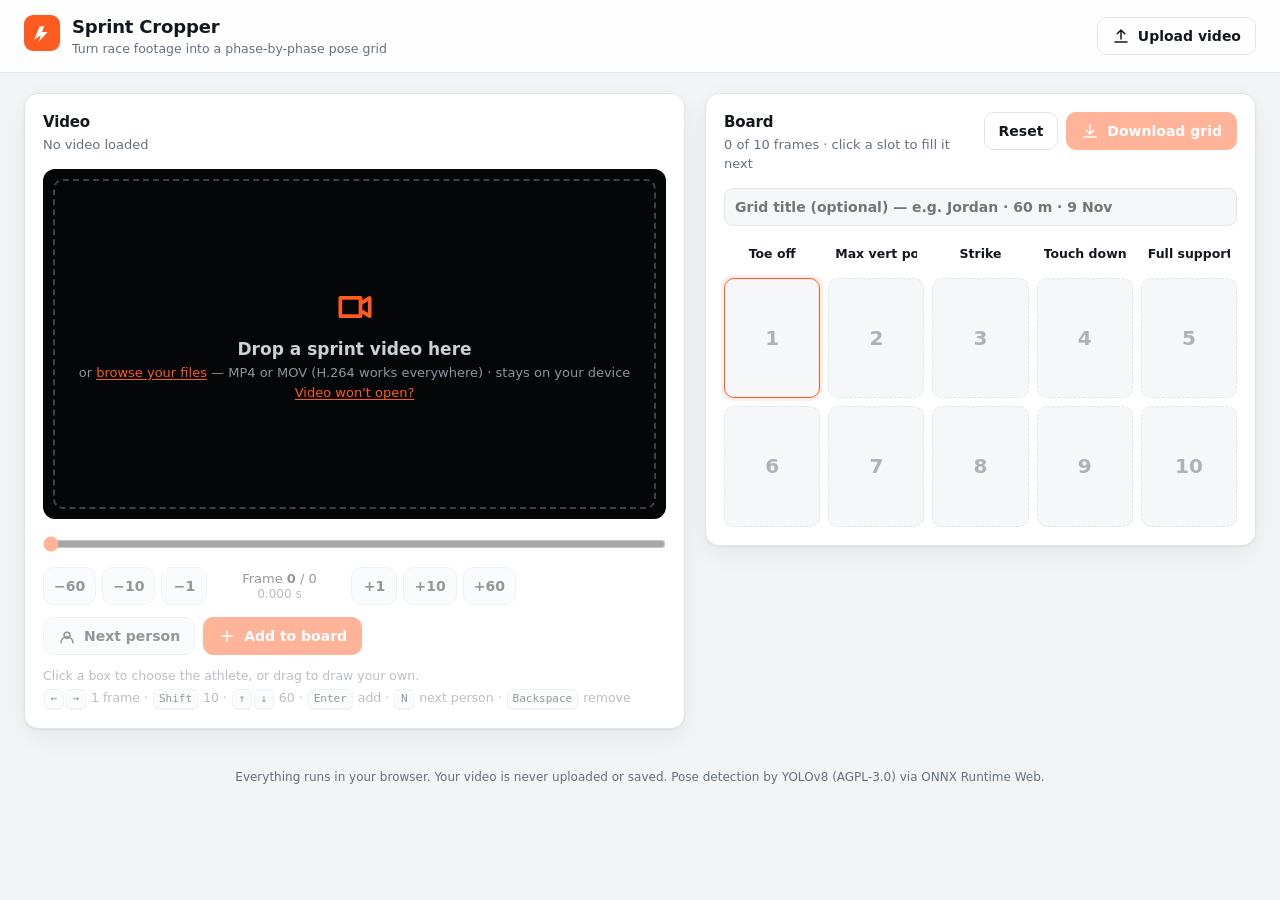
==== site/index.html @ e3745e57 "Sprint Cropper: in-browser version" ====
<!doctype html>
<html lang="en">
<head>
  <meta charset="utf-8">
  <meta name="viewport" content="width=device-width, initial-scale=1">
  <title>Sprint Cropper</title>
  <meta name="description" content="Pull pose frames of an athlete out of a sprint video and lay them out in a phase grid.">
  <link rel="icon" href="data:image/svg+xml,<svg xmlns='http://www.w3.org/2000/svg' viewBox='0 0 32 32'><rect width='32' height='32' rx='8' fill='%23ff5a1f'/><path d='M9 22l5-12h4l-2 5h5l-8 9 2-6z' fill='white'/></svg>">
  <link rel="stylesheet" href="style.css">
</head>
<body>
  <header class="topbar">
    <div class="brand">
      <span class="logo" aria-hidden="true">
        <svg viewBox="0 0 32 32"><rect width="32" height="32" rx="8"/><path d="M9 22l5-12h4l-2 5h5l-8 9 2-6z"/></svg>
      </span>
      <div>
        <h1>Sprint Cropper</h1>
        <p class="tagline">Turn race footage into a phase-by-phase pose grid</p>
      </div>
    </div>
    <div class="topbar-actions">
      <label class="btn btn-ghost" for="fileInput">
        <svg viewBox="0 0 24 24" aria-hidden="true"><path d="M12 16V4m0 0l-5 5m5-5l5 5M4 20h16"/></svg>
        <span>Upload video</span>
      </label>
      <input id="fileInput" type="file" accept="video/*,.mp4,.mov,.m4v,.webm" hidden>
      <video id="video" class="offscreen" muted playsinline preload="auto"></video>
    </div>
  </header>

  <main class="layout">
    <!-- ======================= Viewer ======================= -->
    <section class="card viewer-card">
      <div class="card-head">
        <div>
          <h2>Video</h2>
          <p class="muted" id="videoName">No video loaded</p>
        </div>
        <span class="pill" id="detectPill" hidden>Detecting…</span>
      </div>

      <div class="stage" id="stage">
        <div class="dropzone" id="dropzone">
          <svg viewBox="0 0 24 24" aria-hidden="true"><path d="M15 10l5-3v10l-5-3M4 7h11v10H4z"/></svg>
          <p class="dz-title">Drop a sprint video here</p>
          <p class="muted">or <label for="fileInput" class="link">browse your files</label> — MP4 or MOV (H.264 works everywhere) · stays on your device</p>
          <p class="muted"><button type="button" class="link link-btn" id="helpLink">Video won't open?</button></p>
        </div>
        <div class="frame-wrap" id="frameWrap" hidden>
          <canvas id="frameCanvas" aria-label="Current video frame"></canvas>
          <canvas id="overlay"></canvas>
        </div>
        <div class="uploading" id="uploading" hidden>
          <div class="progress indeterminate"><div class="progress-bar" id="progressBar"></div></div>
          <p id="uploadText">Opening video…</p>
        </div>
      </div>

      <div class="controls" id="controls" aria-disabled="true">
        <input type="range" id="scrubber" min="0" max="0" value="0" aria-label="Frame">
        <div class="controls-row">
          <div class="stepper" role="group" aria-label="Step through frames">
            <button class="btn btn-step" data-step="-60" title="Back 60 frames (↓)">−60</button>
            <button class="btn btn-step" data-step="-10" title="Back 10 frames (Shift + ←)">−10</button>
            <button class="btn btn-step" data-step="-1"  title="Previous frame (←)">−1</button>
            <div class="readout">
              <span class="readout-frame">Frame <b id="frameNum">0</b> / <span id="frameTotal">0</span></span>
              <span class="readout-time" id="frameTime">0.000 s</span>
            </div>
            <button class="btn btn-step" data-step="1"  title="Next frame (→)">+1</button>
            <button class="btn btn-step" data-step="10" title="Forward 10 frames (Shift + →)">+10</button>
            <button class="btn btn-step" data-step="60" title="Forward 60 frames (↑)">+60</button>
          </div>
          <div class="actions">
            <button class="btn btn-secondary" id="nextPersonBtn" title="Cycle to the next detected person (N)">
              <svg viewBox="0 0 24 24" aria-hidden="true"><path d="M16 11a4 4 0 10-8 0 4 4 0 008 0zM4 21a8 8 0 0116 0"/></svg>
              Next person
            </button>
            <button class="btn btn-primary" id="addBtn" title="Add the selected athlete to the board (Enter)">
              <svg viewBox="0 0 24 24" aria-hidden="true"><path d="M12 5v14M5 12h14"/></svg>
              Add to board
            </button>
          </div>
        </div>
        <p class="hint">
          Click a box to choose the athlete, or drag to draw your own.
          <span class="keys"><kbd>←</kbd><kbd>→</kbd> 1 frame · <kbd>Shift</kbd> 10 · <kbd>↑</kbd><kbd>↓</kbd> 60 · <kbd>Enter</kbd> add · <kbd>N</kbd> next person · <kbd>Backspace</kbd> remove</span>
        </p>
      </div>
    </section>

    <!-- ======================= Board ======================= -->
    <section class="card board-card">
      <div class="card-head">
        <div>
          <h2>Board</h2>
          <p class="muted"><span id="filledCount">0</span> of 10 frames · click a slot to fill it next</p>
        </div>
        <div class="board-actions">
          <button class="btn btn-ghost" id="resetBtn">Reset</button>
          <button class="btn btn-primary" id="downloadBtn" disabled>
            <svg viewBox="0 0 24 24" aria-hidden="true"><path d="M12 4v12m0 0l-5-5m5 5l5-5M4 20h16"/></svg>
            Download grid
          </button>
        </div>
      </div>

      <input class="title-input" id="boardTitle" placeholder="Grid title (optional) — e.g. Jordan · 60 m · 9 Nov" maxlength="80">

      <div class="board" id="board">
        <!-- phase label inputs + 10 slots are rendered by app.js -->
      </div>
    </section>
  </main>

  <footer class="foot">Everything runs in your browser. Your video is never uploaded or saved. Pose detection by YOLOv8 (AGPL-3.0) via ONNX Runtime Web.</footer>

  <dialog class="help" id="helpDialog" aria-labelledby="helpTitle">
    <h2 id="helpTitle">Video won't open?</h2>
    <p class="help-lead" id="helpLead">If a video fails to open, it is almost always because the browser can't decode it. iPhone videos use HEVC (H.265), which Chrome decodes with your computer's graphics hardware.</p>
    <ol class="help-steps">
      <li><b>Turn on hardware acceleration in Chrome.</b> Open <code>chrome://settings/system</code>, switch on <i>Use graphics acceleration when available</i>, then click <i>Relaunch</i>. You can confirm it worked at <code>chrome://gpu</code>, where <i>Video Decode</i> should say <i>Hardware accelerated</i>.</li>
      <li><b>Try Safari</b> (Mac or iPhone). It opens iPhone video without any setup.</li>
      <li><b>Convert the video to H.264 MP4</b> with a free tool such as HandBrake and open the new file.</li>
      <li><b>Record in a compatible format next time.</b> On iPhone: Settings &gt; Camera &gt; Formats &gt; Most Compatible.</li>
    </ol>
    <p class="help-note" id="helpDetail" hidden></p>
    <form method="dialog"><button class="btn btn-primary">Got it</button></form>
  </dialog>

  <div class="toast" id="toast" role="status" aria-live="polite" hidden></div>

  <script src="app.js" type="module"></script>
</body>
</html>
---- site/style.css ----
:root {
  --bg: #0d0f12;
  --surface: #161a1f;
  --surface-2: #1e232a;
  --surface-3: #262c34;
  --border: #2a3038;
  --text: #eef1f4;
  --muted: #8b95a1;
  --accent: #ff5a1f;
  --accent-hover: #ff7442;
  --accent-soft: rgba(255, 90, 31, 0.14);
  --box: #3ec7ff;
  --danger: #ff4d5e;
  --radius: 14px;
  --shadow: 0 1px 0 rgba(255,255,255,0.03) inset, 0 10px 30px rgba(0,0,0,0.35);
  color-scheme: dark;
}

@media (prefers-color-scheme: light) {
  :root {
    --bg: #f3f4f6;
    --surface: #ffffff;
    --surface-2: #f6f7f9;
    --surface-3: #eceef2;
    --border: #e1e4e9;
    --text: #14181d;
    --muted: #66707c;
    --accent-soft: rgba(255, 90, 31, 0.10);
    --box: #0a8fd6;
    --shadow: 0 1px 2px rgba(16,24,40,0.05), 0 8px 24px rgba(16,24,40,0.06);
    color-scheme: light;
  }
}

* { box-sizing: border-box; }
[hidden] { display: none !important; }

html, body { margin: 0; }

body {
  background: var(--bg);
  color: var(--text);
  font: 14px/1.45 ui-sans-serif, system-ui, -apple-system, "Segoe UI", Roboto, "Helvetica Neue", Arial, sans-serif;
  -webkit-font-smoothing: antialiased;
  min-height: 100vh;
}

h1, h2 { margin: 0; letter-spacing: -0.01em; }
h1 { font-size: 18px; font-weight: 700; }
h2 { font-size: 15px; font-weight: 650; }
.muted { color: var(--muted); margin: 2px 0 0; font-size: 13px; }

svg { width: 18px; height: 18px; fill: none; stroke: currentColor; stroke-width: 2; stroke-linecap: round; stroke-linejoin: round; flex: none; }

/* ------------------------------------------------------------------ topbar */
.topbar {
  display: flex; align-items: center; justify-content: space-between; gap: 16px;
  padding: 14px 24px;
  border-bottom: 1px solid var(--border);
  background: color-mix(in srgb, var(--surface) 85%, transparent);
  backdrop-filter: blur(10px);
  position: sticky; top: 0; z-index: 10;
}
.brand { display: flex; align-items: center; gap: 12px; }
.logo svg { width: 36px; height: 36px; stroke: none; }
.logo rect { fill: var(--accent); }
.logo path { fill: #fff; }
.tagline { margin: 0; color: var(--muted); font-size: 12.5px; }

/* ------------------------------------------------------------------ layout */
.layout {
  display: grid; gap: 20px;
  padding: 20px 24px 40px;
  max-width: 1680px; margin: 0 auto;
  grid-template-columns: minmax(0, 1fr);
}
@media (min-width: 1280px) {
  .layout { grid-template-columns: minmax(0, 1.2fr) minmax(0, 1fr); align-items: start; }
  .board-card { position: sticky; top: 88px; }
}

.card {
  background: var(--surface);
  border: 1px solid var(--border);
  border-radius: var(--radius);
  box-shadow: var(--shadow);
  padding: 18px;
  min-width: 0;
}
.card-head { display: flex; align-items: flex-start; justify-content: space-between; gap: 12px; margin-bottom: 14px; }

/* ------------------------------------------------------------------ buttons */
.btn {
  display: inline-flex; align-items: center; justify-content: center; gap: 8px;
  height: 38px; padding: 0 14px;
  border-radius: 10px; border: 1px solid var(--border);
  background: var(--surface-2); color: var(--text);
  font: inherit; font-weight: 600; cursor: pointer; user-select: none;
  transition: background .15s, border-color .15s, transform .05s, opacity .15s;
  white-space: nowrap;
}
.btn:hover { background: var(--surface-3); }
.btn:active { transform: translateY(1px); }
.btn:focus-visible { outline: 2px solid var(--accent); outline-offset: 2px; }
.btn:disabled { opacity: .45; cursor: not-allowed; transform: none; }
.btn-primary { background: var(--accent); border-color: var(--accent); color: #fff; }
.btn-primary:hover { background: var(--accent-hover); border-color: var(--accent-hover); }
.btn-ghost { background: transparent; }
.btn-step { min-width: 46px; padding: 0 10px; font-variant-numeric: tabular-nums; }

/* ------------------------------------------------------------------ stage */
.stage {
  position: relative;
  border-radius: 12px;
  background: #050607;
  overflow: hidden;
  aspect-ratio: 16 / 9;
  max-height: 64vh;
  width: 100%;
  display: grid; place-items: center;
}
.dropzone {
  position: absolute; inset: 10px;
  border: 2px dashed #39414b; border-radius: 10px;
  display: flex; flex-direction: column; align-items: center; justify-content: center; text-align: center;
  color: #c9d1d9; padding: 20px;
  transition: border-color .15s, background .15s;
}
.dropzone svg { width: 44px; height: 44px; color: var(--accent); margin-bottom: 8px; }
.dropzone .muted { color: #8b95a1; }
.dz-title { font-size: 17px; font-weight: 650; margin: 0; }
.stage.dragover .dropzone, body.dragover .dropzone { border-color: var(--accent); background: rgba(255, 90, 31, 0.08); }
.link { color: var(--accent); cursor: pointer; text-decoration: underline; text-underline-offset: 2px; }

.frame-wrap { position: relative; line-height: 0; }
.frame-wrap img { display: block; width: 100%; height: 100%; user-select: none; }
.frame-wrap canvas { position: absolute; inset: 0; width: 100%; height: 100%; cursor: crosshair; touch-action: none; }

.uploading {
  position: absolute; inset: 0; display: flex; flex-direction: column; align-items: center; justify-content: center; gap: 10px;
  background: rgba(5, 6, 7, 0.82); color: #eef1f4;
}
.progress { width: min(320px, 70%); height: 6px; border-radius: 999px; background: #262c34; overflow: hidden; }
.progress-bar { height: 100%; width: 0; background: var(--accent); transition: width .15s; }
.progress.indeterminate .progress-bar { width: 35%; animation: slide 1.1s ease-in-out infinite; }
@keyframes slide { from { transform: translateX(-100%); } to { transform: translateX(300%); } }

.pill {
  font-size: 12px; font-weight: 600; padding: 4px 10px; border-radius: 999px;
  background: var(--accent-soft); color: var(--accent);
}

/* ------------------------------------------------------------------ controls */
.controls { margin-top: 14px; display: grid; gap: 12px; }
.controls[aria-disabled="true"] { opacity: .45; pointer-events: none; }
.controls-row { display: flex; flex-wrap: wrap; align-items: center; justify-content: space-between; gap: 12px; }
.stepper { display: flex; align-items: center; gap: 6px; flex-wrap: wrap; }
.actions { display: flex; gap: 8px; flex-wrap: wrap; }
.readout {
  display: flex; flex-direction: column; align-items: center; justify-content: center;
  min-width: 132px; padding: 0 10px; line-height: 1.2;
  font-variant-numeric: tabular-nums;
}
.readout-frame { font-size: 13px; }
.readout-time { color: var(--muted); font-size: 12px; }

input[type="range"] { width: 100%; accent-color: var(--accent); height: 22px; margin: 0; }

.hint { margin: 0; color: var(--muted); font-size: 12.5px; display: flex; flex-wrap: wrap; gap: 4px 14px; justify-content: space-between; }
kbd {
  display: inline-block; min-width: 20px; padding: 1px 5px; margin: 0 1px;
  border: 1px solid var(--border); border-bottom-width: 2px; border-radius: 5px;
  background: var(--surface-2); font: 11px/1.4 ui-monospace, SFMono-Regular, Menlo, Consolas, monospace; text-align: center; color: var(--text);
}

/* ------------------------------------------------------------------ board */
.board-actions { display: flex; gap: 8px; }
.title-input, .phase-input {
  width: 100%; font: inherit; color: var(--text);
  background: var(--surface-2); border: 1px solid var(--border); border-radius: 9px;
  padding: 8px 10px; outline: none; transition: border-color .15s, background .15s;
}
.title-input { margin-bottom: 12px; font-weight: 600; }
.title-input:focus, .phase-input:focus { border-color: var(--accent); background: var(--surface); }
.phase-input { text-align: center; font-weight: 650; font-size: 12.5px; padding: 6px 6px; background: transparent; border-color: transparent; }
.phase-input:hover { border-color: var(--border); }

.board { display: grid; grid-template-columns: repeat(5, minmax(0, 1fr)); gap: 8px; }

.slot {
  position: relative; aspect-ratio: 4 / 5;
  border-radius: 10px; border: 1.5px dashed var(--border);
  background: var(--surface-2);
  display: grid; place-items: center; overflow: hidden; cursor: pointer;
  transition: border-color .15s, box-shadow .15s, background .15s;
  padding: 0;
  color: var(--muted); font: inherit;
}
.slot:hover { border-color: #4a535e; }
.slot.filled { border-style: solid; background: #000; }
.slot.active { border-color: var(--accent); border-style: solid; box-shadow: 0 0 0 3px var(--accent-soft); }
.slot .slot-num { font-size: 20px; font-weight: 700; opacity: .5; }
.slot img { width: 100%; height: 100%; object-fit: contain; display: block; }
.slot .badge {
  position: absolute; left: 6px; bottom: 6px;
  font-size: 10.5px; font-weight: 600; padding: 2px 6px; border-radius: 6px;
  background: rgba(0,0,0,.65); color: #fff; font-variant-numeric: tabular-nums;
}
.slot .remove {
  position: absolute; top: 5px; right: 5px; width: 24px; height: 24px;
  border-radius: 7px; border: 0; display: grid; place-items: center;
  background: rgba(0,0,0,.65); color: #fff; cursor: pointer; opacity: 0; transition: opacity .15s, background .15s;
}
.slot .remove svg { width: 14px; height: 14px; }
.slot:hover .remove, .slot:focus-within .remove { opacity: 1; }
.slot .remove:hover { background: var(--danger); }
@media (hover: none) { .slot .remove { opacity: 1; } }

/* ------------------------------------------------------------------ toast */
.toast {
  position: fixed; left: 50%; bottom: 24px; transform: translateX(-50%);
  background: #1e232a; color: #eef1f4; border: 1px solid #2a3038;
  padding: 10px 16px; border-radius: 10px; box-shadow: 0 10px 30px rgba(0,0,0,.4);
  font-weight: 550; z-index: 50; max-width: calc(100vw - 32px);
}
.toast.error { border-color: var(--danger); }

/* ------------------------------------------------------------------ small screens */
@media (max-width: 720px) {
  .topbar { padding: 12px 16px; }
  .tagline { display: none; }
  .layout { padding: 16px; gap: 16px; }
  .card { padding: 14px; }
  .stepper { justify-content: center; width: 100%; }
  .readout { order: -1; width: 100%; flex-direction: row; gap: 10px; }
  .actions { width: 100%; }
  .actions .btn { flex: 1; }
  .board { gap: 5px; }
  .phase-input { font-size: 11px; padding: 4px 2px; }
  .keys { display: none; }
}

/* ------------------------------------------------------------------ in-browser build */
.frame-wrap canvas#frameCanvas { position: static; display: block; width: 100%; height: 100%; cursor: default; touch-action: auto; }
.foot { text-align: center; color: var(--muted); font-size: 12px; padding: 0 16px 28px; }
.offscreen { position: fixed; left: -9999px; top: 0; width: 320px; height: 180px; opacity: 0; pointer-events: none; }

/* help dialog */
.link-btn { background: none; border: 0; padding: 0; font: inherit; }
.help { max-width: min(520px, calc(100vw - 32px)); border: 1px solid var(--border); border-radius: var(--radius);
  background: var(--surface); color: var(--text); padding: 22px; box-shadow: var(--shadow); }
.help::backdrop { background: rgba(0, 0, 0, 0.55); }
.help h2 { margin-bottom: 8px; }
.help-lead { margin: 0 0 10px; color: var(--muted); }
.help-steps { margin: 0 0 14px; padding-left: 20px; display: grid; gap: 8px; }
.help code { font: 12px ui-monospace, SFMono-Regular, Menlo, Consolas, monospace; background: var(--surface-2); padding: 1px 5px; border-radius: 5px; }
.help-note { margin: 0 0 14px; font-size: 12px; color: var(--muted); word-break: break-word; }
.help form { display: flex; justify-content: flex-end; }
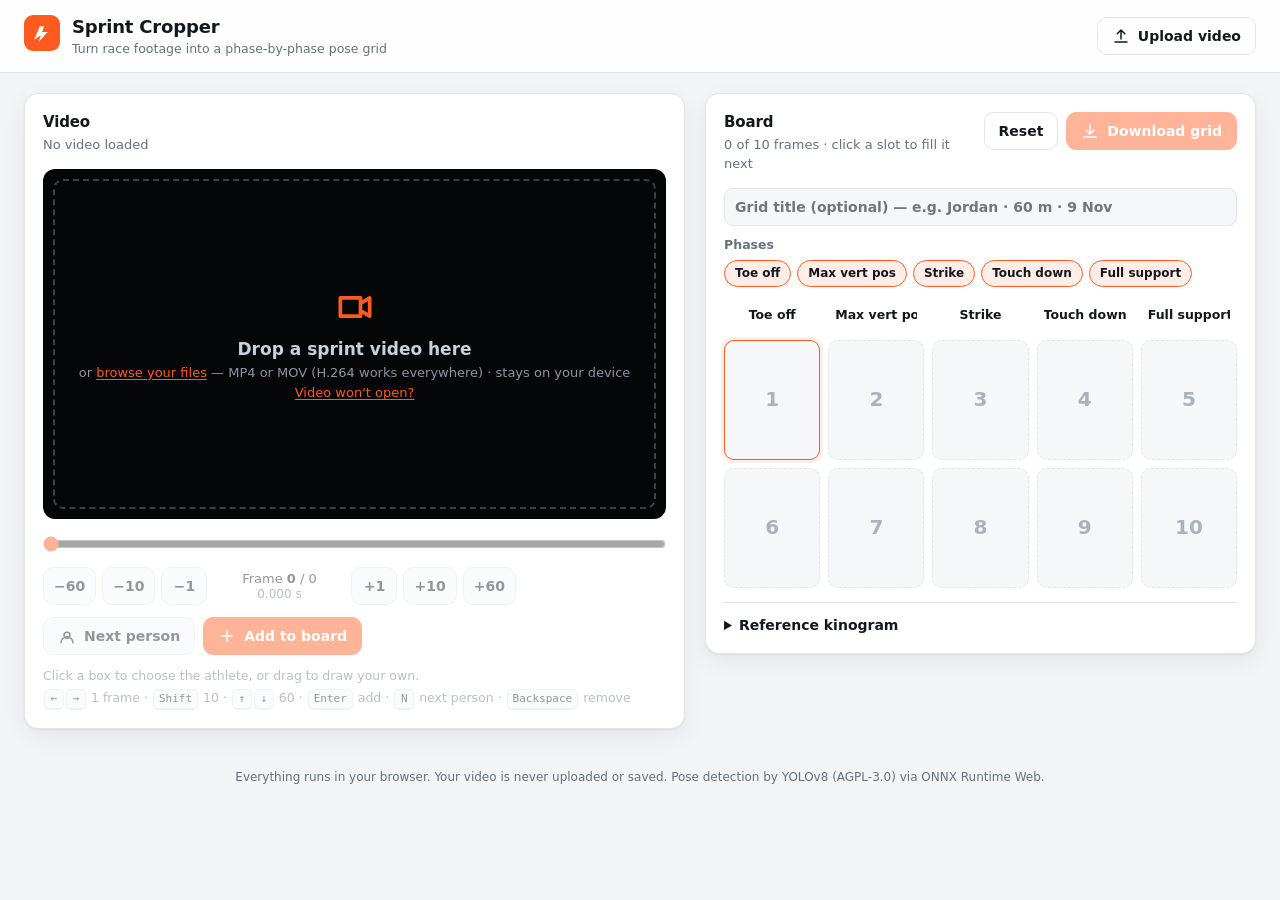
==== commit eff0dfd7: "Add reference kinogram, phase selection, and tidier grid downloads - Reference kinogram panel under " ====
--- a/site/index.html
+++ b/site/index.html
@@ -95,22 +95,39 @@
       <div class="card-head">
         <div>
           <h2>Board</h2>
-          <p class="muted"><span id="filledCount">0</span> of 10 frames · click a slot to fill it next</p>
+          <p class="muted"><span id="filledCount">0</span> of <span id="slotTotal">10</span> frames · click a slot to fill it next</p>
         </div>
         <div class="board-actions">
           <button class="btn btn-ghost" id="resetBtn">Reset</button>
           <button class="btn btn-primary" id="downloadBtn" disabled>
             <svg viewBox="0 0 24 24" aria-hidden="true"><path d="M12 4v12m0 0l-5-5m5 5l5-5M4 20h16"/></svg>
-            Download grid
+            <span id="downloadLabel">Download grid</span>
           </button>
         </div>
       </div>
 
       <input class="title-input" id="boardTitle" placeholder="Grid title (optional) — e.g. Jordan · 60 m · 9 Nov" maxlength="80">
 
+      <div class="phase-toggle" role="group" aria-label="Phases to include">
+        <span class="phase-toggle-label">Phases</span>
+        <span id="phaseToggle"></span>
+      </div>
+
       <div class="board" id="board">
         <!-- phase label inputs + 10 slots are rendered by app.js -->
       </div>
+
+      <details class="reference" id="reference">
+        <summary>Reference kinogram</summary>
+        <div class="ref-toggle" role="group" aria-label="Which legs to show">
+          <button type="button" class="ref-btn" data-ref="both-legs" aria-pressed="true">Both legs</button>
+          <button type="button" class="ref-btn" data-ref="left-leg" aria-pressed="false" title="Phases starting from a left-leg toe-off">Left leg</button>
+          <button type="button" class="ref-btn" data-ref="right-leg" aria-pressed="false" title="Phases starting from a right-leg toe-off">Right leg</button>
+        </div>
+        <img id="refImg" src="reference/both-legs.webp" alt="Reference kinogram of an elite sprinter at toe-off, MVP, strike, touch-down and full-support, both legs" loading="lazy">
+        <p class="muted ref-caption">An example of good sprint mechanics at each phase. Compare it with your athlete's grid.</p>
+        <label class="ref-include"><input type="checkbox" id="refInclude"> Add this reference under the athlete's grid when downloading</label>
+      </details>
     </section>
   </main>
 
--- a/site/style.css
+++ b/site/style.css
@@ -256,3 +256,27 @@
 .help code { font: 12px ui-monospace, SFMono-Regular, Menlo, Consolas, monospace; background: var(--surface-2); padding: 1px 5px; border-radius: 5px; }
 .help-note { margin: 0 0 14px; font-size: 12px; color: var(--muted); word-break: break-word; }
 .help form { display: flex; justify-content: flex-end; }
+
+/* reference kinogram */
+.reference { margin-top: 14px; border-top: 1px solid var(--border); padding-top: 12px; }
+.reference summary { cursor: pointer; font-weight: 650; font-size: 14px; }
+.reference summary:focus-visible { outline: 2px solid var(--accent); outline-offset: 2px; border-radius: 4px; }
+.ref-toggle { display: inline-flex; gap: 4px; margin: 10px 0; padding: 3px; border-radius: 10px; background: var(--surface-2); border: 1px solid var(--border); flex-wrap: wrap; }
+.ref-btn { font: inherit; font-size: 12.5px; font-weight: 600; color: var(--muted); background: transparent; border: 0; border-radius: 7px; padding: 5px 12px; cursor: pointer; }
+.ref-btn:hover { color: var(--text); }
+.ref-btn[aria-pressed="true"] { background: var(--accent); color: #fff; }
+.ref-btn:focus-visible { outline: 2px solid var(--accent); outline-offset: 1px; }
+.reference img { display: block; width: 100%; height: auto; border-radius: 8px; background: #000; }
+.ref-caption { margin-top: 6px; }
+.ref-include { display: flex; align-items: flex-start; gap: 8px; margin-top: 10px; font-size: 13px; cursor: pointer; }
+.ref-include input { accent-color: var(--accent); margin: 2px 0 0; }
+
+/* phase on/off */
+.phase-toggle { display: flex; align-items: center; flex-wrap: wrap; gap: 6px 8px; margin: -2px 0 12px; }
+.phase-toggle-label { font-size: 12.5px; font-weight: 650; color: var(--muted); }
+#phaseToggle { display: flex; flex-wrap: wrap; gap: 6px; }
+.phase-chip { font: inherit; font-size: 12px; font-weight: 600; padding: 4px 10px; border-radius: 999px; cursor: pointer;
+  border: 1px solid var(--border); background: transparent; color: var(--muted); text-decoration: line-through; }
+.phase-chip[aria-pressed="true"] { background: var(--accent-soft); border-color: var(--accent); color: var(--text); text-decoration: none; }
+.phase-chip:focus-visible { outline: 2px solid var(--accent); outline-offset: 2px; }
+.board .off { display: none; }
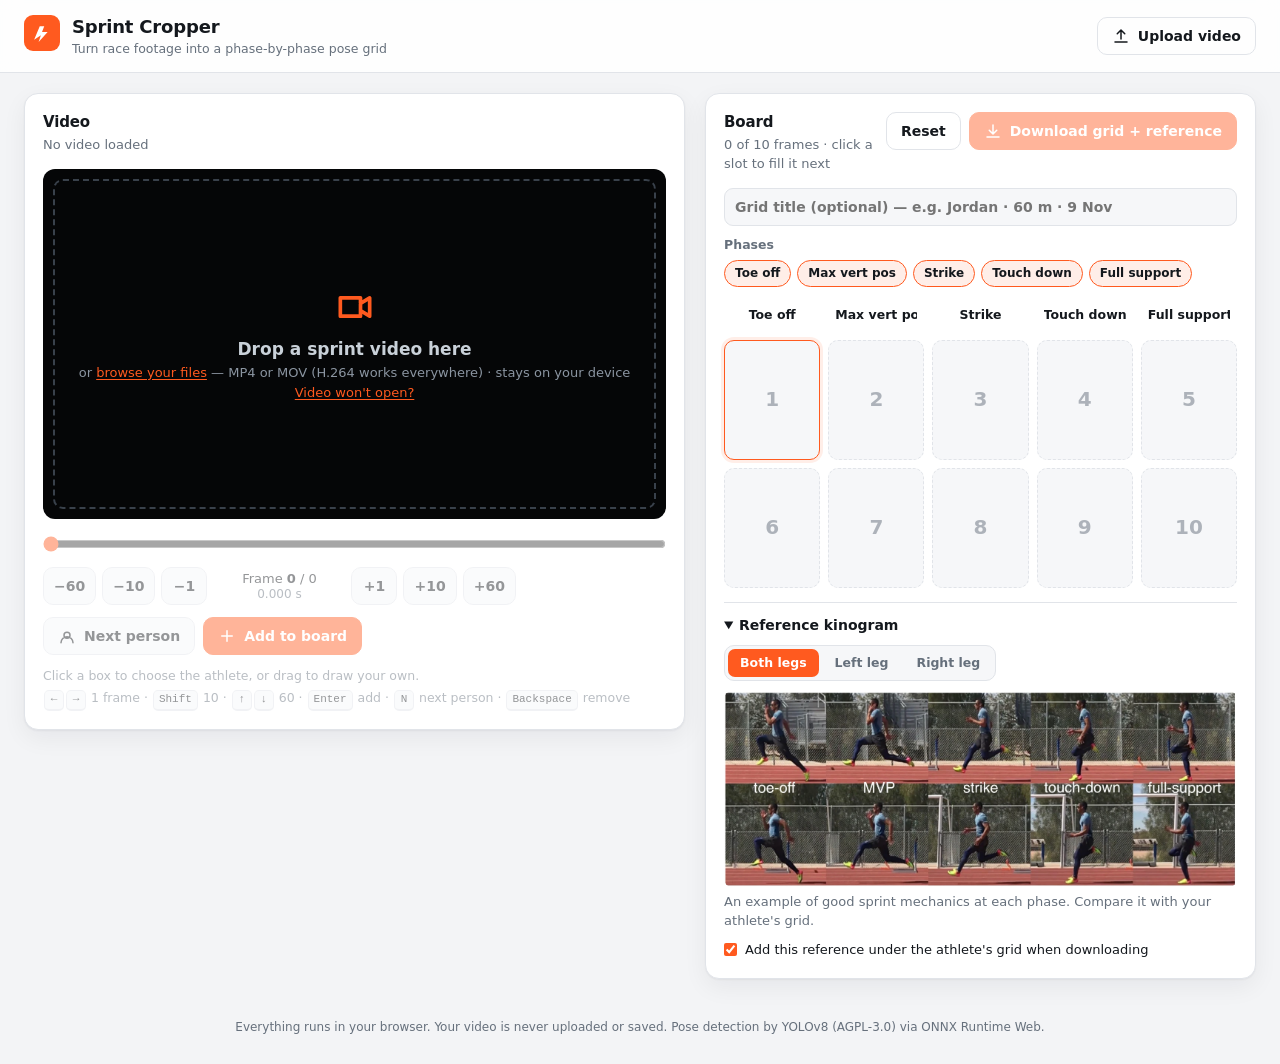
==== commit cf9bf715: "Open the reference kinogram and include it in downloads by default Co-Authored-By: Claude Opus 5.5 <" ====
--- a/site/index.html
+++ b/site/index.html
@@ -101,7 +101,7 @@
           <button class="btn btn-ghost" id="resetBtn">Reset</button>
           <button class="btn btn-primary" id="downloadBtn" disabled>
             <svg viewBox="0 0 24 24" aria-hidden="true"><path d="M12 4v12m0 0l-5-5m5 5l5-5M4 20h16"/></svg>
-            <span id="downloadLabel">Download grid</span>
+            <span id="downloadLabel">Download grid + reference</span>
           </button>
         </div>
       </div>
@@ -117,7 +117,7 @@
         <!-- phase label inputs + 10 slots are rendered by app.js -->
       </div>
 
-      <details class="reference" id="reference">
+      <details class="reference" id="reference" open>
         <summary>Reference kinogram</summary>
         <div class="ref-toggle" role="group" aria-label="Which legs to show">
           <button type="button" class="ref-btn" data-ref="both-legs" aria-pressed="true">Both legs</button>
@@ -126,7 +126,7 @@
         </div>
         <img id="refImg" src="reference/both-legs.webp" alt="Reference kinogram of an elite sprinter at toe-off, MVP, strike, touch-down and full-support, both legs" loading="lazy">
         <p class="muted ref-caption">An example of good sprint mechanics at each phase. Compare it with your athlete's grid.</p>
-        <label class="ref-include"><input type="checkbox" id="refInclude"> Add this reference under the athlete's grid when downloading</label>
+        <label class="ref-include"><input type="checkbox" id="refInclude" checked> Add this reference under the athlete's grid when downloading</label>
       </details>
     </section>
   </main>
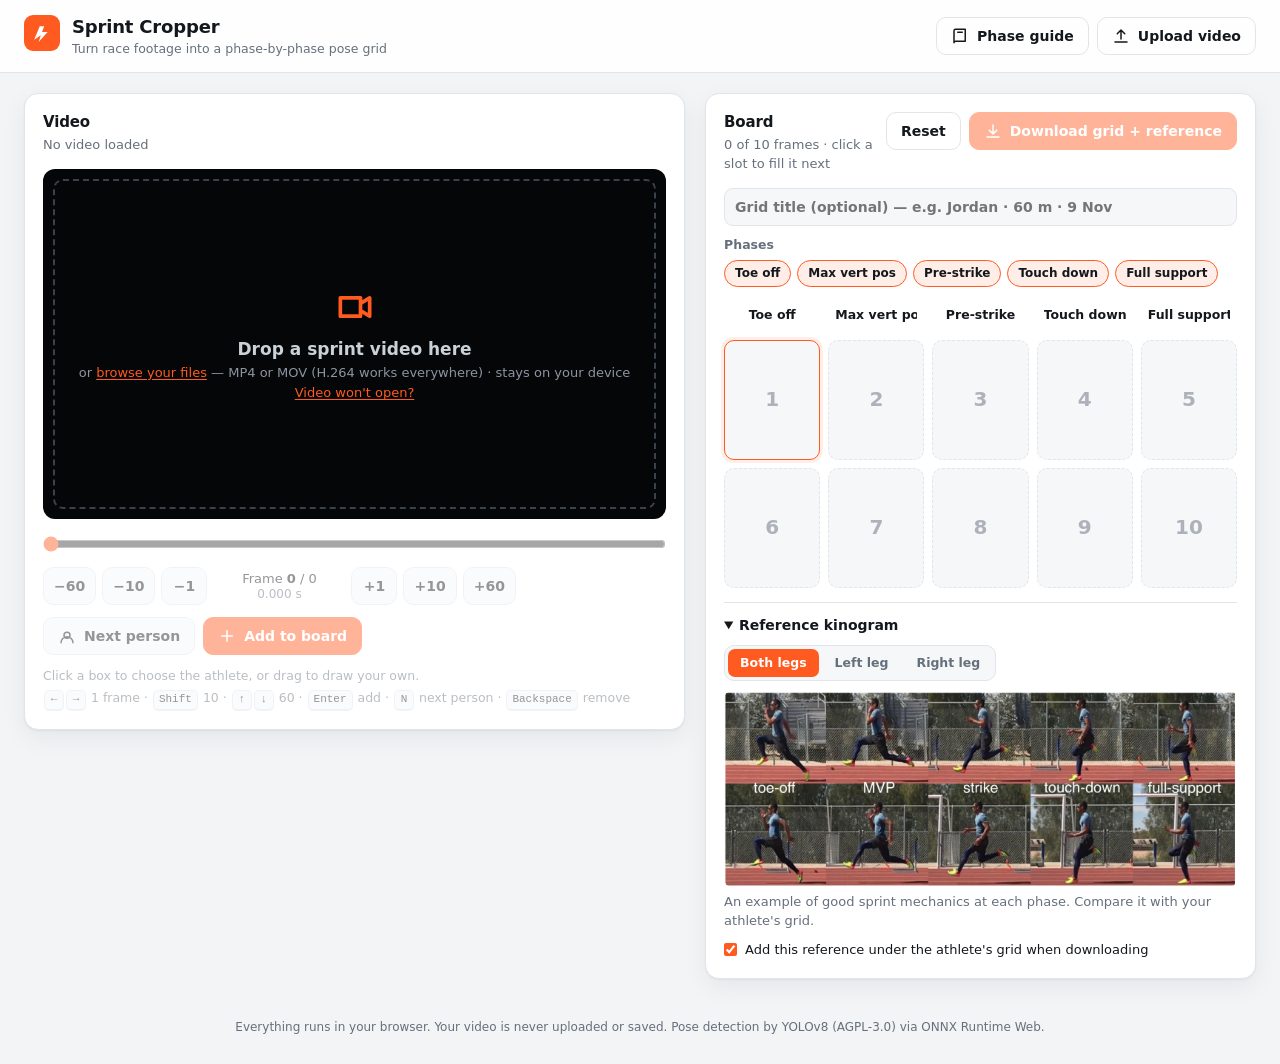
==== commit fe93dee2: "Add a phase guide and rename Strike to Pre-strike - "Phase guide" button next to Upload video opens " ====
--- a/site/index.html
+++ b/site/index.html
@@ -20,6 +20,10 @@
       </div>
     </div>
     <div class="topbar-actions">
+      <button type="button" class="btn btn-ghost" id="guideBtn" aria-haspopup="dialog">
+        <svg viewBox="0 0 24 24" aria-hidden="true"><path d="M4 5a2 2 0 012-2h13v16H6a2 2 0 00-2 2zM4 5v16M9 7h6"/></svg>
+        <span>Phase guide</span>
+      </button>
       <label class="btn btn-ghost" for="fileInput">
         <svg viewBox="0 0 24 24" aria-hidden="true"><path d="M12 16V4m0 0l-5 5m5-5l5 5M4 20h16"/></svg>
         <span>Upload video</span>
@@ -124,7 +128,7 @@
           <button type="button" class="ref-btn" data-ref="left-leg" aria-pressed="false" title="Phases starting from a left-leg toe-off">Left leg</button>
           <button type="button" class="ref-btn" data-ref="right-leg" aria-pressed="false" title="Phases starting from a right-leg toe-off">Right leg</button>
         </div>
-        <img id="refImg" src="reference/both-legs.webp" alt="Reference kinogram of an elite sprinter at toe-off, MVP, strike, touch-down and full-support, both legs" loading="lazy">
+        <img id="refImg" src="reference/both-legs.webp" alt="Reference kinogram of an elite sprinter at toe-off, MVP, pre-strike, touch-down and full-support, both legs" loading="lazy">
         <p class="muted ref-caption">An example of good sprint mechanics at each phase. Compare it with your athlete's grid.</p>
         <label class="ref-include"><input type="checkbox" id="refInclude" checked> Add this reference under the athlete's grid when downloading</label>
       </details>
@@ -132,6 +136,26 @@
   </main>
 
   <footer class="foot">Everything runs in your browser. Your video is never uploaded or saved. Pose detection by YOLOv8 (AGPL-3.0) via ONNX Runtime Web.</footer>
+
+  <dialog class="guide" id="guideDialog" aria-labelledby="guideTitle">
+    <div class="guide-head">
+      <h2 id="guideTitle">Phase guide</h2>
+      <form method="dialog"><button class="guide-close" aria-label="Close phase guide">
+        <svg viewBox="0 0 24 24" aria-hidden="true"><path d="M6 6l12 12M18 6L6 18"/></svg></button></form>
+    </div>
+    <div class="guide-tabs" id="guideTabs" role="tablist" aria-label="Phases"></div>
+    <figure class="guide-fig">
+      <img id="guideImg" alt="" width="269" height="236">
+    </figure>
+    <h3 class="guide-phase" id="guidePhase"></h3>
+    <p class="guide-text" id="guideText"></p>
+    <p class="guide-look"><b>How to find it:</b> <span id="guideLook"></span></p>
+    <div class="guide-nav">
+      <button type="button" class="btn btn-ghost" id="guidePrev">&larr; Previous</button>
+      <span class="muted" id="guideCount"></span>
+      <button type="button" class="btn btn-primary" id="guideNext">Next &rarr;</button>
+    </div>
+  </dialog>
 
   <dialog class="help" id="helpDialog" aria-labelledby="helpTitle">
     <h2 id="helpTitle">Video won't open?</h2>
--- a/site/style.css
+++ b/site/style.css
@@ -280,3 +280,26 @@
 .phase-chip[aria-pressed="true"] { background: var(--accent-soft); border-color: var(--accent); color: var(--text); text-decoration: none; }
 .phase-chip:focus-visible { outline: 2px solid var(--accent); outline-offset: 2px; }
 .board .off { display: none; }
+
+/* phase guide */
+.topbar-actions { display: flex; gap: 8px; flex-wrap: wrap; justify-content: flex-end; }
+.guide { width: min(560px, calc(100vw - 32px)); border: 1px solid var(--border); border-radius: var(--radius);
+  background: var(--surface); color: var(--text); padding: 18px 20px 20px; box-shadow: var(--shadow); }
+.guide::backdrop { background: rgba(0, 0, 0, 0.55); }
+.guide-head { display: flex; align-items: center; justify-content: space-between; margin-bottom: 12px; }
+.guide-close { width: 32px; height: 32px; display: grid; place-items: center; border-radius: 8px; border: 0;
+  background: var(--surface-2); color: var(--text); cursor: pointer; }
+.guide-close:hover { background: var(--surface-3); }
+.guide-tabs { display: flex; flex-wrap: wrap; gap: 6px; margin-bottom: 12px; }
+.guide-tab { font: inherit; font-size: 12.5px; font-weight: 600; padding: 5px 11px; border-radius: 999px; cursor: pointer;
+  border: 1px solid var(--border); background: transparent; color: var(--muted); }
+.guide-tab:hover { color: var(--text); }
+.guide-tab[aria-selected="true"] { background: var(--accent); border-color: var(--accent); color: #fff; }
+.guide-fig { margin: 0; border-radius: 10px; overflow: hidden; background: #000; display: grid; place-items: center; }
+.guide-fig img { display: block; width: auto; max-width: 100%; height: min(42vh, 360px); object-fit: contain; }
+.guide-phase { margin: 14px 0 4px; font-size: 16px; }
+.guide-text { margin: 0 0 8px; }
+.guide-look { margin: 0 0 16px; color: var(--muted); font-size: 13px; }
+.guide-look b { color: var(--text); }
+.guide-nav { display: flex; align-items: center; justify-content: space-between; gap: 8px; }
+.guide-close:focus-visible, .guide-tab:focus-visible { outline: 2px solid var(--accent); outline-offset: 2px; }
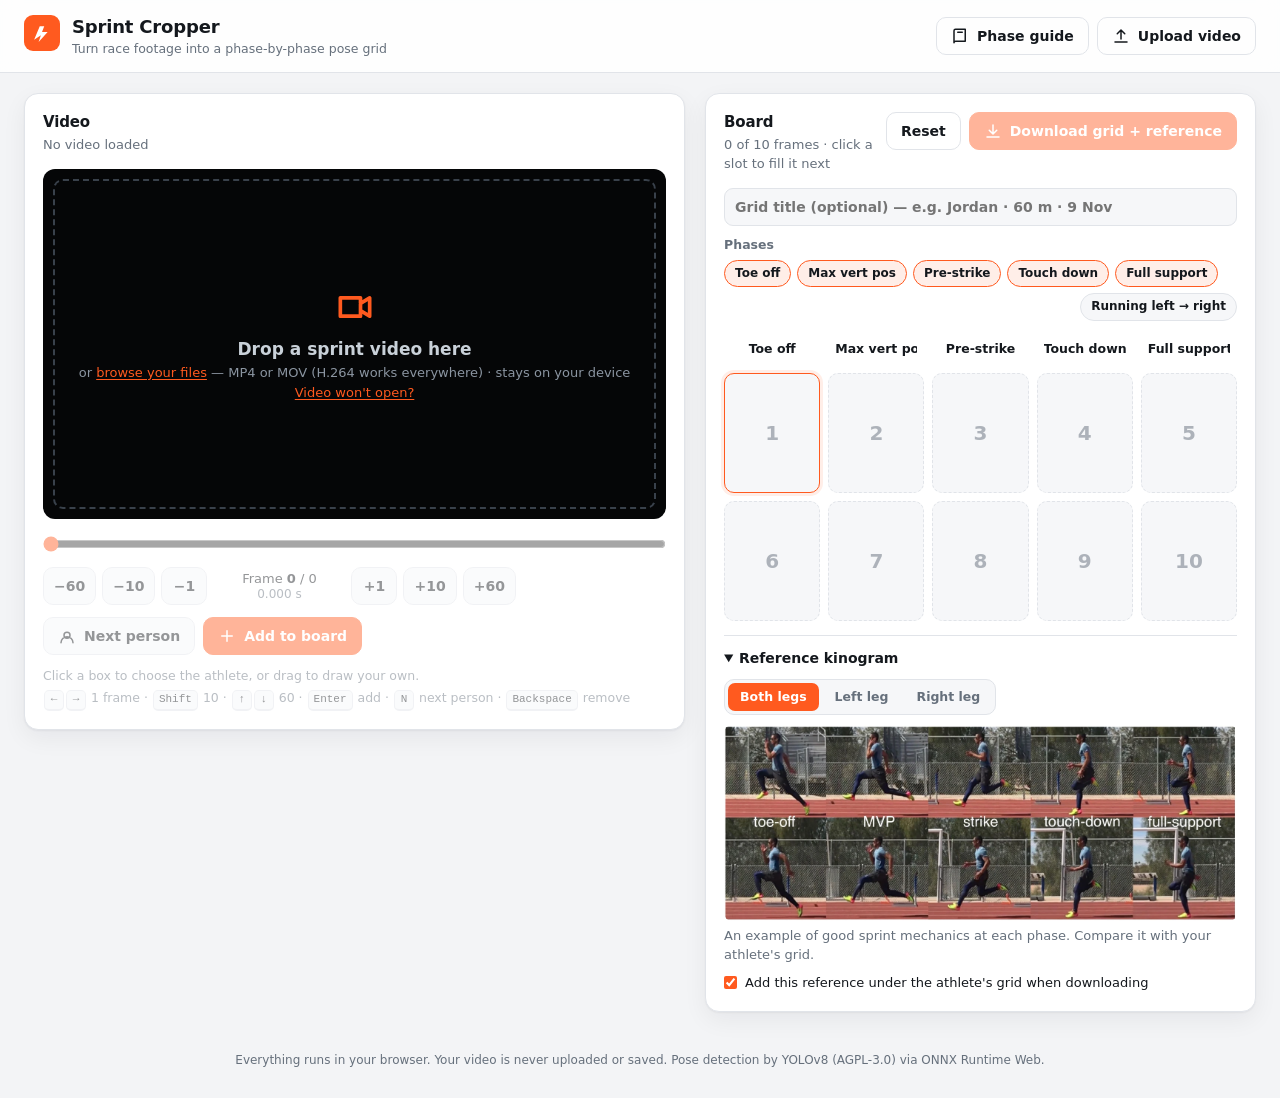
==== commit 83985636: "Bigger export text, frame preview, and running direction - Downloaded grid: phase names, title and r" ====
--- a/site/index.html
+++ b/site/index.html
@@ -115,6 +115,8 @@
       <div class="phase-toggle" role="group" aria-label="Phases to include">
         <span class="phase-toggle-label">Phases</span>
         <span id="phaseToggle"></span>
+        <button type="button" class="dir-btn" id="dirBtn" aria-pressed="false"
+          title="Which way the athlete runs. The board and download read in that direction.">Running left &rarr; right</button>
       </div>
 
       <div class="board" id="board">
@@ -136,6 +138,14 @@
   </main>
 
   <footer class="foot">Everything runs in your browser. Your video is never uploaded or saved. Pose detection by YOLOv8 (AGPL-3.0) via ONNX Runtime Web.</footer>
+
+  <dialog class="preview" id="previewDialog" aria-label="Frame preview">
+    <img id="previewImg" alt="">
+    <div class="preview-bar">
+      <p class="preview-cap" id="previewCap"></p>
+      <form method="dialog"><button class="btn btn-primary">Close</button></form>
+    </div>
+  </dialog>
 
   <dialog class="guide" id="guideDialog" aria-labelledby="guideTitle">
     <div class="guide-head">
--- a/site/style.css
+++ b/site/style.css
@@ -303,3 +303,20 @@
 .guide-look b { color: var(--text); }
 .guide-nav { display: flex; align-items: center; justify-content: space-between; gap: 8px; }
 .guide-close:focus-visible, .guide-tab:focus-visible { outline: 2px solid var(--accent); outline-offset: 2px; }
+
+/* direction */
+.dir-btn { margin-left: auto; font: inherit; font-size: 12px; font-weight: 600; padding: 4px 10px; border-radius: 999px; cursor: pointer;
+  border: 1px solid var(--border); background: var(--surface-2); color: var(--text); }
+.dir-btn:hover { border-color: var(--accent); }
+.dir-btn:focus-visible { outline: 2px solid var(--accent); outline-offset: 2px; }
+.board.rtl { direction: rtl; }
+.board.rtl > * { direction: ltr; }
+
+/* frame preview */
+.preview { padding: 0; border: 1px solid var(--border); border-radius: var(--radius); background: var(--surface); color: var(--text);
+  max-width: calc(100vw - 32px); max-height: calc(100vh - 32px); overflow: hidden; box-shadow: var(--shadow); }
+.preview::backdrop { background: rgba(0, 0, 0, 0.7); }
+.preview img { display: block; height: min(78vh, 1000px); max-width: 100%; width: auto; object-fit: contain; background: #000; margin: 0 auto; }
+.preview-bar { display: flex; align-items: center; justify-content: space-between; gap: 12px; padding: 10px 14px; }
+.preview-cap { margin: 0; font-size: 13px; color: var(--muted); }
+.slot.filled { cursor: zoom-in; }
